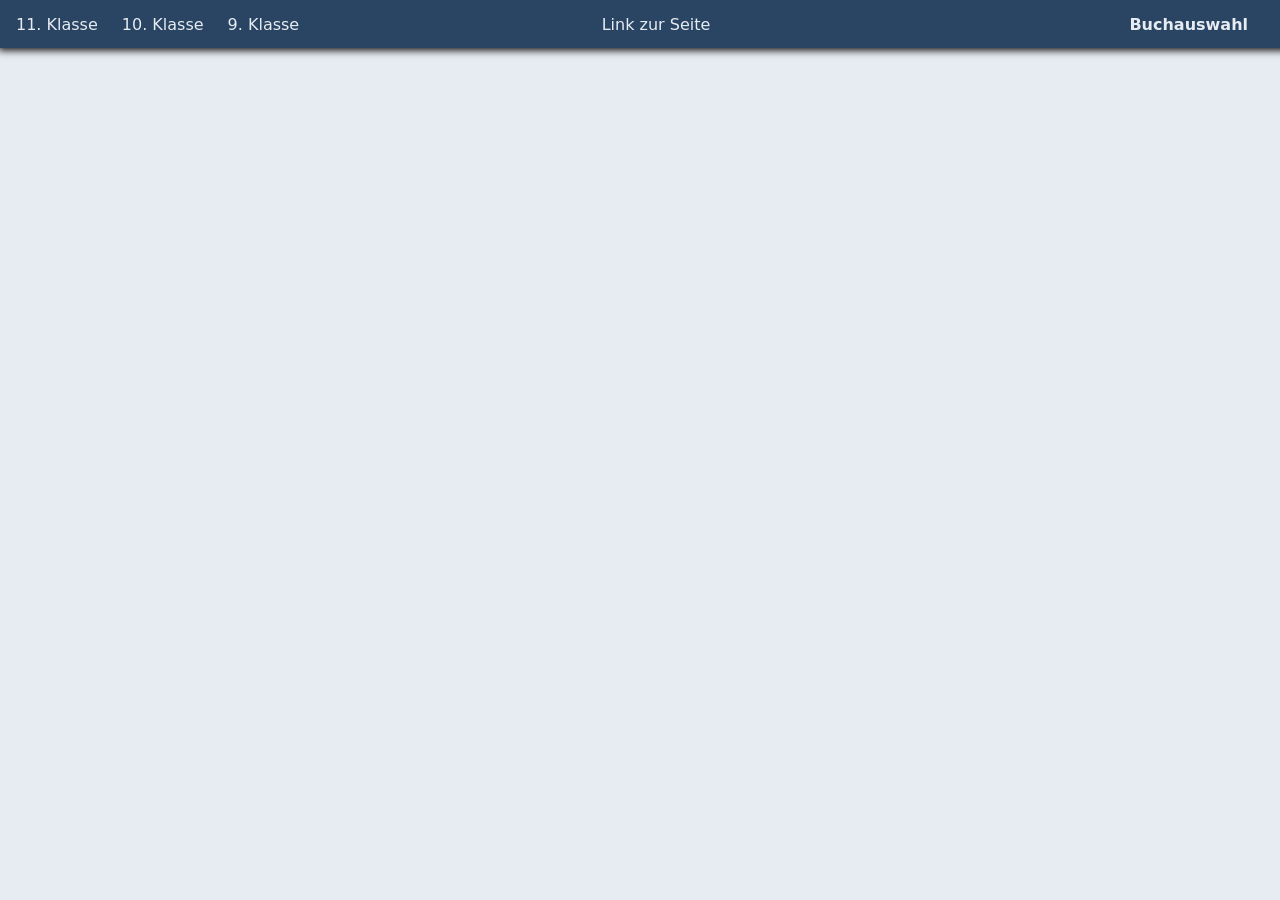
==== index.html @ 832f480b "dropdown listener" ====
<!doctype html>
<html lang="en">
  <head>
    <meta charset="UTF-8" />
    <meta name="viewport" content="width=device-width, initial-scale=1.0" />
    <link rel="stylesheet" href="style.css" />
    <title>DSDZ-Bücher</title>
  </head>

  <body>
    <section class="navbar">
      <nav id="year">
        <a id="eleven" class="klasse">11. Klasse</a>
        <a id="ten" class="klasse">10. Klasse</a>
        <a id="nine" class="klasse">9. Klasse</a>
      </nav>
      <a href="" id="linkedsite">Link zur Seite</a>
      <a id="dropopen">Buchauswahl</a>
    </section>
    <nav id="bookselekt">link:</nav>

    <section class="section book">
      <div id="iframe-catcher"></div>
      <iframe id="bookframe"></iframe>
    </section>
  </body>
  <script src="script.js"></script>
</html>
---- style.css ----
:root {
  --maincolor: #e6ecf1;
  --accent: #294563;
}

html,
body {
  overflow-x: hidden;
  margin: 0;
  height: 100%;
  word-break: break-word;
  box-sizing: border-box;
  font-family:
    system-ui,
    -apple-system,
    "Segoe UI",
    Roboto,
    "Helvetica Neue",
    Arial;
  box-sizing: border-box;
}

body {
  min-height: 100vh;
  background-color: var(--maincolor);
}

.book {
  position: fixed;
  top: 0;
  left: 0;

  width: 100%;

  height: 100vh;
  height: 100svh;
  height: 100dvh;
}

iframe {
  width: 100%;
  height: 100%;
  border: 0;
}

section.navbar {
  padding: 0 16px;
  margin: auto;
  display: flex;
  width: 100%;
  height: 48px;
  align-items: center;
  background-color: var(--accent);
  position: fixed;
  left: 0;
  top: 0;
  box-shadow: 0 0 8px 2px;
  z-index: 100;
}

.navbar #year {
  display: flex;
  gap: 24px;
}

#dropopen {
  margin-left: auto;
  margin-right: 48px;
  font-weight: 600;
}

#bookselekt {
  position: fixed;
  top: 0;
  left: 50%;
  transform: translate(-50%, -100%); /* horizontal zentriert */

  z-index: 90;

  background-color: var(--accent);

  display: flex;
  flex-direction: row;
  flex-wrap: wrap;
  justify-content: space-evenly;

  border-radius: 0 0 8px 8px;
  box-shadow: 0 0 16px 4px;
  gap: 16px;

  width: 80%;
  min-height: 16px;
  padding: 8px;

  transition: transform 0.3s ease-in;
}

#bookselekt.open {
  transform: translate(-50%, 48px);
}

.fachrichtung {
  color: var(--maincolor);
  font-weight: 600;
  margin: 8px 0 4px 0;
  text-align: center;
  text-decoration: none;
  display: flex;
  flex-direction: column;
  flex-wrap: wrap;
  gap: 8px;
}

.fachrichtung h4 {
  margin-bottom: 0;
  margin-top: 4px;
}

.fachrichtung a {
  font-weight: 300;
}

a {
  color: var(--maincolor);
  text-decoration: none;
  font-weight: 100;
  cursor: pointer;
}

a.active {
  filter: brightness(200%);
  font-weight: 600;
}

#linkedsite {
  position: absolute;
  left: 50%;
  transform: translate(-50%, 0);
}

#iframe-catcher {
  position: fixed;
  inset: 0;
  z-index: 50; /* unter Navbar, über iframe */
  background: transparent;
  pointer-events: auto;
}

@media (max-width: 1000px) {
  .navbar #year {
    flex-direction: column;
    gap: 8px;
  }
  section.navbar {
    height: 128px;
  }
  #dropopen {
    margin-top: -64px;
  }
  #linkedsite {
    position: fixed;
    top: 42px;
    left: 70%;
    text-align: end;
    width: 50%;
  }
  #bookselekt.open {
    transform: translate(-50%, 128px);
  }
  .book {
    height: calc(100vh - 80px);
    height: calc(100svh - 80px);
    height: calc(100dvh - 80px);
    top: 80px;
  }
}
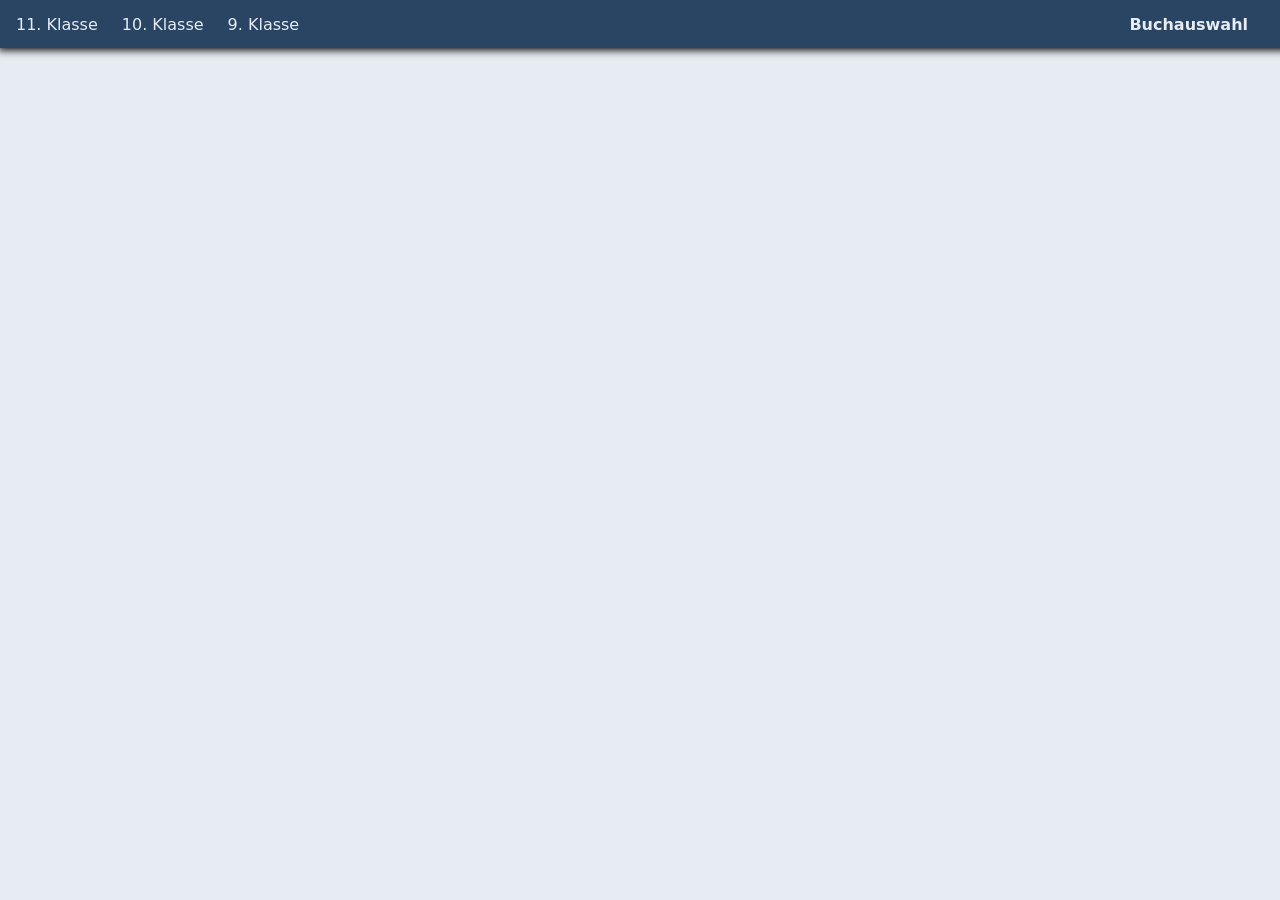
==== commit 1d949184: "index.html aktualisieren" ====
--- a/index.html
+++ b/index.html
@@ -4,6 +4,7 @@
     <meta charset="UTF-8" />
     <meta name="viewport" content="width=device-width, initial-scale=1.0" />
     <link rel="stylesheet" href="style.css" />
+    		<meta name="apple-mobile-web-app-capable" content="yes" />
     <title>DSDZ-Bücher</title>
   </head>
 
@@ -14,7 +15,6 @@
         <a id="ten" class="klasse">10. Klasse</a>
         <a id="nine" class="klasse">9. Klasse</a>
       </nav>
-      <a href="" id="linkedsite">Link zur Seite</a>
       <a id="dropopen">Buchauswahl</a>
     </section>
     <nav id="bookselekt">link:</nav>
--- a/style.css
+++ b/style.css
@@ -132,45 +132,20 @@
   font-weight: 600;
 }
 
-#linkedsite {
-  position: absolute;
-  left: 50%;
-  transform: translate(-50%, 0);
+
+
+#iframe-catcher {
+	display: none;
+  pointer-events: none;
+  position: fixed;
+  inset: 0;
+  z-index: 1; /* unter Navbar, über iframe */
+  background: transparent;
 }
 
-#iframe-catcher {
-  position: fixed;
-  inset: 0;
-  z-index: 50; /* unter Navbar, über iframe */
-  background: transparent;
+#iframe-catcher.active {
+  display: block;
   pointer-events: auto;
 }
 
-@media (max-width: 1000px) {
-  .navbar #year {
-    flex-direction: column;
-    gap: 8px;
-  }
-  section.navbar {
-    height: 128px;
-  }
-  #dropopen {
-    margin-top: -64px;
-  }
-  #linkedsite {
-    position: fixed;
-    top: 42px;
-    left: 70%;
-    text-align: end;
-    width: 50%;
-  }
-  #bookselekt.open {
-    transform: translate(-50%, 128px);
-  }
-  .book {
-    height: calc(100vh - 80px);
-    height: calc(100svh - 80px);
-    height: calc(100dvh - 80px);
-    top: 80px;
-  }
-}
+
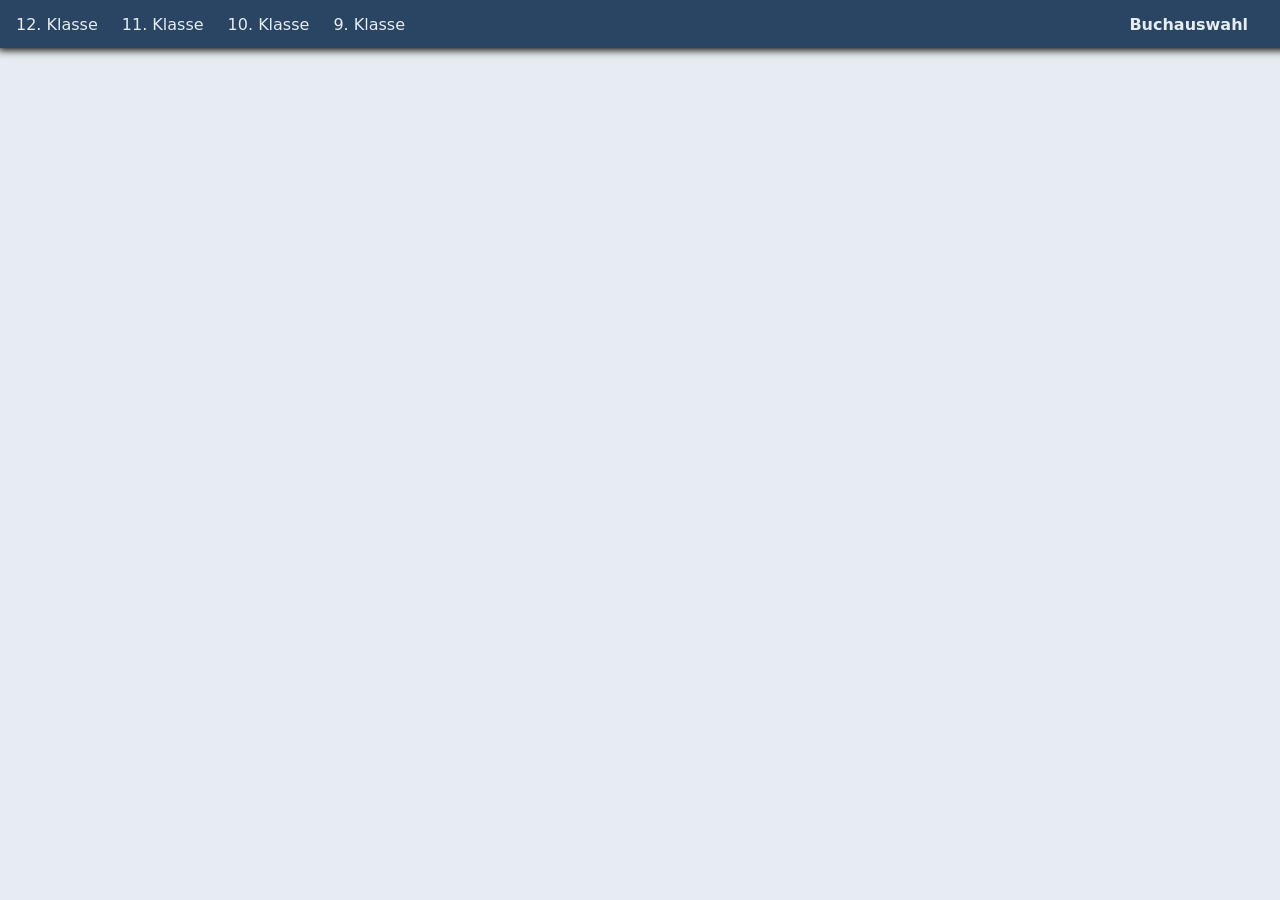
==== commit b4938e5d: "12. Klasse bis auf Reli und Französisch fertig" ====
--- a/index.html
+++ b/index.html
@@ -11,9 +11,11 @@
   <body>
     <section class="navbar">
       <nav id="year">
+        <a id="twelve" class="klasse">12. Klasse</a>
         <a id="eleven" class="klasse">11. Klasse</a>
         <a id="ten" class="klasse">10. Klasse</a>
         <a id="nine" class="klasse">9. Klasse</a>
+        
       </nav>
       <a id="dropopen">Buchauswahl</a>
     </section>
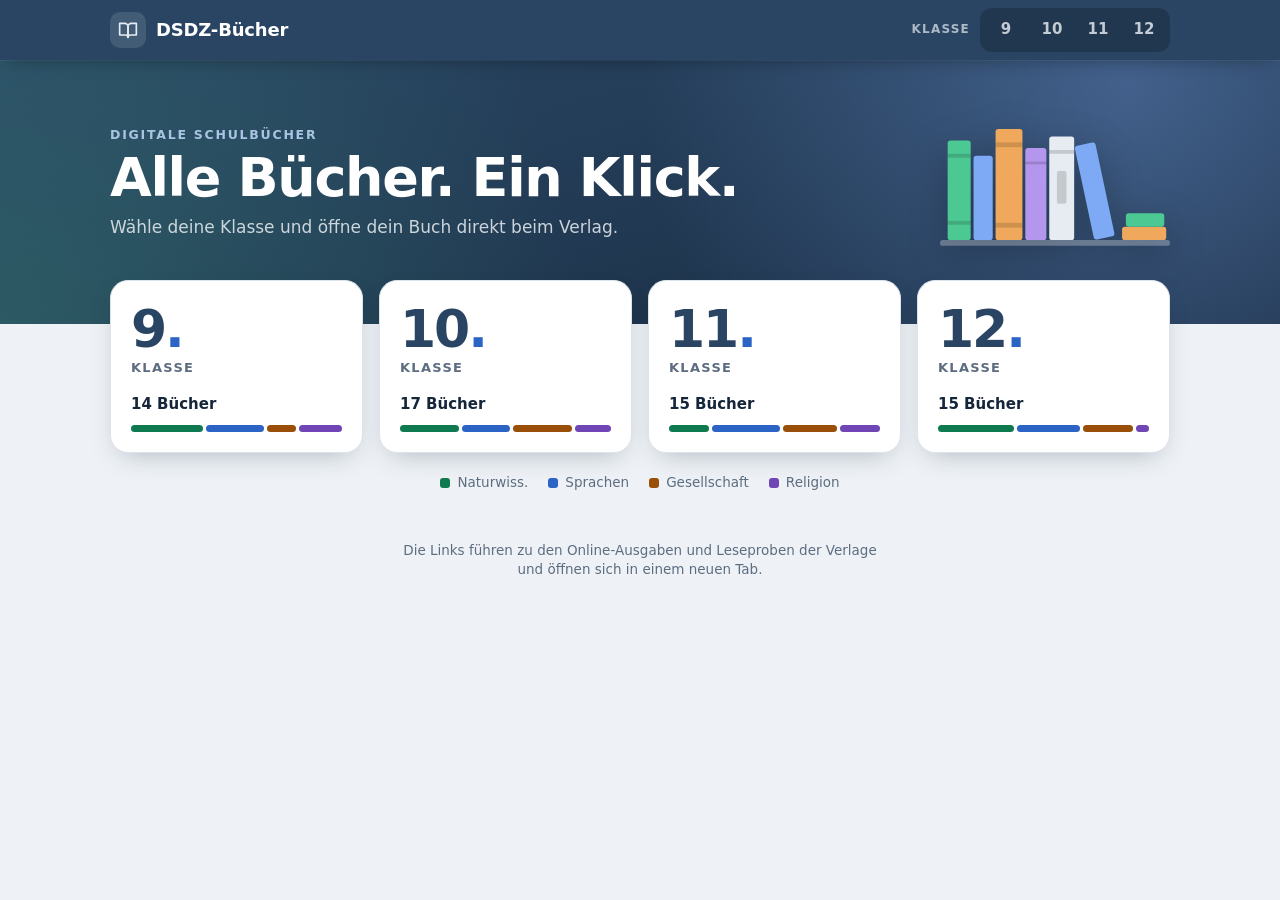
==== commit b46af92f: "Neues Design ersetzt die alte Seite - index.html, style.css: neues Design aus /neu, ohne Vorschau-Ba" ====
--- a/index.html
+++ b/index.html
@@ -1,30 +1,100 @@
 <!doctype html>
-<html lang="en">
+<html lang="de">
   <head>
     <meta charset="UTF-8" />
     <meta name="viewport" content="width=device-width, initial-scale=1.0" />
-    <link rel="stylesheet" href="style.css" />
-    		<meta name="apple-mobile-web-app-capable" content="yes" />
+    <meta name="description" content="Alle digitalen Schulbücher der Klassen 9 bis 12 auf einen Blick." />
+    <meta name="apple-mobile-web-app-capable" content="yes" />
+    <meta name="theme-color" content="#294563" />
+    <link
+      rel="icon"
+      href="data:image/svg+xml,%3Csvg xmlns='http://www.w3.org/2000/svg' viewBox='0 0 32 32'%3E%3Crect width='32' height='32' rx='8' fill='%23294563'/%3E%3Cpath d='M6 9h6a4 4 0 0 1 4 4v11a3 3 0 0 0-3-3H6zM26 9h-6a4 4 0 0 0-4 4v11a3 3 0 0 1 3-3h7z' fill='none' stroke='%23e6ecf1' stroke-width='2' stroke-linejoin='round'/%3E%3C/svg%3E"
+    />
+    <link rel="stylesheet" href="style.css?v=2" />
     <title>DSDZ-Bücher</title>
   </head>
 
   <body>
-    <section class="navbar">
-      <nav id="year">
-        <a id="twelve" class="klasse">12. Klasse</a>
-        <a id="eleven" class="klasse">11. Klasse</a>
-        <a id="ten" class="klasse">10. Klasse</a>
-        <a id="nine" class="klasse">9. Klasse</a>
-        
-      </nav>
-      <a id="dropopen">Buchauswahl</a>
+    <header class="topbar">
+      <div class="topbar-inner">
+        <button class="brand" id="brand" type="button" aria-label="DSDZ-Bücher – zur Klassenübersicht">
+          <span class="brand-logo" aria-hidden="true">
+            <svg viewBox="0 0 24 24"><path d="M2 4h6a4 4 0 0 1 4 4v13a3 3 0 0 0-3-3H2z" /><path d="M22 4h-6a4 4 0 0 0-4 4v13a3 3 0 0 1 3-3h7z" /></svg>
+          </span>
+          <span class="brand-name">DSDZ-Bücher</span>
+        </button>
+
+        <nav class="grade-switch" aria-label="Klasse wählen">
+          <span class="grade-switch-label">Klasse</span>
+          <div class="grade-switch-buttons" id="klassen-schalter"></div>
+        </nav>
+      </div>
+    </header>
+
+    <section class="hero">
+      <div class="hero-inner">
+        <div class="hero-copy">
+          <p class="hero-eyebrow" id="hero-eyebrow">Digitale Schulbücher</p>
+          <h1 class="hero-title" id="hero-titel">Alle Bücher. Ein Klick.</h1>
+          <p class="hero-text" id="hero-text">Wähle deine Klasse und öffne dein Buch direkt beim Verlag.</p>
+        </div>
+
+        <svg class="shelf" viewBox="0 0 240 150" aria-hidden="true">
+          <rect x="8" y="38" width="24" height="104" rx="3" fill="#4cc993" />
+          <rect x="35" y="54" width="20" height="88" rx="3" fill="#7ea9f4" />
+          <rect x="58" y="26" width="28" height="116" rx="3" fill="#f0a95c" />
+          <rect x="89" y="46" width="22" height="96" rx="3" fill="#b596ee" />
+          <rect x="114" y="34" width="26" height="108" rx="3" fill="#e6ecf1" />
+          <rect x="161" y="42" width="22" height="100" rx="3" fill="#7ea9f4" transform="rotate(-12 161 142)" />
+          <rect x="190" y="128" width="46" height="14" rx="3" fill="#f0a95c" />
+          <rect x="194" y="114" width="40" height="14" rx="3" fill="#4cc993" />
+          <g fill="#000" opacity="0.14">
+            <rect x="8" y="52" width="24" height="4" />
+            <rect x="8" y="122" width="24" height="4" />
+            <rect x="58" y="40" width="28" height="5" />
+            <rect x="58" y="124" width="28" height="5" />
+            <rect x="114" y="48" width="26" height="4" />
+            <rect x="122" y="70" width="10" height="34" rx="2" />
+            <rect x="89" y="60" width="22" height="3" />
+          </g>
+          <rect x="0" y="142" width="240" height="6" rx="3" fill="#fff" opacity="0.28" />
+        </svg>
+      </div>
     </section>
-    <nav id="bookselekt">link:</nav>
 
-    <section class="section book">
-      <div id="iframe-catcher"></div>
-      <iframe id="bookframe"></iframe>
-    </section>
+    <main class="main">
+      <div class="search" id="suche-box" hidden>
+        <svg class="search-icon" viewBox="0 0 24 24" aria-hidden="true"><circle cx="11" cy="11" r="7" /><path d="m20 20-3.5-3.5" /></svg>
+        <input
+          id="suche"
+          type="search"
+          placeholder="Fach oder Verlag suchen …"
+          autocomplete="off"
+          spellcheck="false"
+          enterkeyhint="search"
+          aria-label="Fach oder Verlag suchen"
+        />
+        <kbd class="search-hint" aria-hidden="true">/</kbd>
+      </div>
+
+      <div id="uebersicht" class="grade-cards"></div>
+      <div id="inhalt"></div>
+
+      <div role="status">
+        <div class="empty" id="keine-treffer" hidden>
+          <p class="empty-title">Nichts gefunden</p>
+          <p class="empty-text">Für „<span id="suchbegriff"></span>“ gibt es in dieser Klasse kein Buch.</p>
+        </div>
+      </div>
+    </main>
+
+    <footer class="footer">
+      <p>
+        Die Links führen zu den Online-Ausgaben und Leseproben der Verlage und öffnen sich in einem neuen Tab.
+      </p>
+    </footer>
+
+    <script src="buecher.js"></script>
+    <script src="app.js"></script>
   </body>
-  <script src="script.js"></script>
 </html>
--- a/style.css
+++ b/style.css
@@ -1,151 +1,759 @@
 :root {
-  --maincolor: #e6ecf1;
-  --accent: #294563;
-}
-
-html,
+  --navy: #294563;
+  --navy-deep: #1b2f45;
+  --light: #e6ecf1;
+
+  --bg: #eef2f6;
+  --surface: #ffffff;
+  --surface-2: #f4f7fa;
+  --text: #16263a;
+  --muted: #5d6d80;
+  --border: #dbe3ec;
+  --num: #294563;
+  --shadow-sm: 0 1px 2px rgba(22, 38, 58, 0.05), 0 1px 3px rgba(22, 38, 58, 0.07);
+  --shadow-md: 0 10px 28px -12px rgba(22, 38, 58, 0.35);
+  --shadow-lg: 0 18px 40px -16px rgba(22, 38, 58, 0.45);
+
+  /* Fachbereichsfarben */
+  --nat: #0f7a50;
+  --nat-soft: #e1f3ea;
+  --spr: #2b64c4;
+  --spr-soft: #e3ecfb;
+  --ges: #9a4f08;
+  --ges-soft: #fbeddb;
+  --rel: #7046b6;
+  --rel-soft: #eee7fa;
+
+  --c: var(--navy);
+  --c-soft: var(--surface-2);
+
+  color-scheme: light;
+}
+
+@media (prefers-color-scheme: dark) {
+  :root {
+    --bg: #0e1722;
+    --surface: #162231;
+    --surface-2: #1c2a3b;
+    --text: #e6ecf1;
+    --muted: #97a8ba;
+    --border: #253548;
+    --num: #cfe0f2;
+    --shadow-sm: 0 1px 2px rgba(0, 0, 0, 0.3);
+    --shadow-md: 0 10px 28px -12px rgba(0, 0, 0, 0.7);
+    --shadow-lg: 0 18px 40px -16px rgba(0, 0, 0, 0.8);
+
+    --nat: #4cc993;
+    --nat-soft: rgba(76, 201, 147, 0.14);
+    --spr: #7ea9f4;
+    --spr-soft: rgba(126, 169, 244, 0.15);
+    --ges: #f0a95c;
+    --ges-soft: rgba(240, 169, 92, 0.15);
+    --rel: #b596ee;
+    --rel-soft: rgba(181, 150, 238, 0.16);
+
+    color-scheme: dark;
+  }
+}
+
+.fb-nat { --c: var(--nat); --c-soft: var(--nat-soft); }
+.fb-spr { --c: var(--spr); --c-soft: var(--spr-soft); }
+.fb-ges { --c: var(--ges); --c-soft: var(--ges-soft); }
+.fb-rel { --c: var(--rel); --c-soft: var(--rel-soft); }
+
+*,
+*::before,
+*::after {
+  box-sizing: border-box;
+}
+
+[hidden] {
+  display: none !important;
+}
+
+html {
+  -webkit-text-size-adjust: 100%;
+  scroll-padding-top: 72px;
+}
+
 body {
+  margin: 0;
+  min-height: 100vh;
+  background: var(--bg);
+  color: var(--text);
+  font-family: system-ui, -apple-system, "Segoe UI", Roboto, "Helvetica Neue", Arial, sans-serif;
+  line-height: 1.45;
   overflow-x: hidden;
+  -webkit-font-smoothing: antialiased;
+}
+
+button {
+  font: inherit;
+  color: inherit;
+  cursor: pointer;
+}
+
+a {
+  color: inherit;
+  text-decoration: none;
+}
+
+svg {
+  fill: none;
+  stroke: currentColor;
+  stroke-width: 2;
+  stroke-linecap: round;
+  stroke-linejoin: round;
+}
+
+/* ---------- Kopfleiste ---------- */
+
+.topbar {
+  position: sticky;
+  top: 0;
+  z-index: 50;
+  background: var(--navy);
+  color: #fff;
+  box-shadow: 0 1px 0 rgba(255, 255, 255, 0.06), 0 6px 20px -10px rgba(0, 0, 0, 0.5);
+}
+
+.topbar-inner {
+  max-width: 1100px;
+  min-height: 60px;
+  margin: 0 auto;
+  padding: 0 20px;
+  display: flex;
+  flex-wrap: wrap;
+  align-items: center;
+  justify-content: space-between;
+  gap: 4px 12px;
+}
+
+.brand {
+  display: flex;
+  align-items: center;
+  gap: 10px;
+  padding: 4px 6px 4px 0;
+  background: none;
+  border: 0;
+  border-radius: 10px;
+  color: #fff;
+  font-size: 18px;
+  font-weight: 750;
+  letter-spacing: -0.01em;
+  white-space: nowrap;
+  flex: none;
+}
+
+.brand-logo {
+  display: grid;
+  place-items: center;
+  width: 36px;
+  height: 36px;
+  border-radius: 10px;
+  background: rgba(255, 255, 255, 0.12);
+}
+
+.brand-logo svg {
+  width: 20px;
+  height: 20px;
+  color: var(--light);
+}
+
+.grade-switch {
+  display: flex;
+  align-items: center;
+  gap: 10px;
+}
+
+.grade-switch-label {
+  font-size: 12px;
+  font-weight: 600;
+  letter-spacing: 0.1em;
+  text-transform: uppercase;
+  color: rgba(230, 236, 241, 0.7);
+}
+
+.grade-switch-buttons {
+  display: flex;
+  gap: 2px;
+  padding: 4px;
+  border-radius: 12px;
+  background: rgba(0, 0, 0, 0.2);
+}
+
+.grade-btn {
+  width: 44px;
+  height: 36px;
+  border: 0;
+  border-radius: 9px;
+  background: transparent;
+  color: rgba(230, 236, 241, 0.82);
+  font-size: 15px;
+  font-weight: 650;
+  font-variant-numeric: tabular-nums;
+  transition: background-color 0.15s, color 0.15s;
+}
+
+.grade-btn:hover {
+  background: rgba(255, 255, 255, 0.1);
+  color: #fff;
+}
+
+.grade-btn[aria-pressed="true"] {
+  background: #fff;
+  color: var(--navy);
+  box-shadow: 0 2px 6px rgba(0, 0, 0, 0.25);
+  outline: 2px solid transparent;
+  outline-offset: -2px;
+}
+
+.brand:focus-visible,
+.grade-btn:focus-visible {
+  outline: 3px solid #8fbaf0;
+  outline-offset: 2px;
+}
+
+/* ---------- Hero ---------- */
+
+.hero {
+  position: relative;
+  overflow: hidden;
+  color: #fff;
+  background:
+    radial-gradient(circle at 88% 10%, rgba(126, 169, 244, 0.35), transparent 42%),
+    radial-gradient(circle at 0% 110%, rgba(76, 201, 147, 0.22), transparent 45%),
+    linear-gradient(165deg, var(--navy) 0%, var(--navy-deep) 100%);
+}
+
+.hero-inner {
+  max-width: 1100px;
+  margin: 0 auto;
+  padding: 44px 20px 84px;
+  display: flex;
+  align-items: flex-end;
+  justify-content: space-between;
+  gap: 24px;
+}
+
+.hero-eyebrow {
   margin: 0;
-  height: 100%;
-  word-break: break-word;
-  box-sizing: border-box;
-  font-family:
-    system-ui,
-    -apple-system,
-    "Segoe UI",
-    Roboto,
-    "Helvetica Neue",
-    Arial;
-  box-sizing: border-box;
-}
-
-body {
-  min-height: 100vh;
-  background-color: var(--maincolor);
-}
-
-.book {
-  position: fixed;
-  top: 0;
-  left: 0;
-
-  width: 100%;
-
-  height: 100vh;
-  height: 100svh;
-  height: 100dvh;
-}
-
-iframe {
-  width: 100%;
+  font-size: 12.5px;
+  font-weight: 650;
+  letter-spacing: 0.14em;
+  text-transform: uppercase;
+  color: #a9c4e2;
+}
+
+.hero-title {
+  margin: 6px 0 8px;
+  font-size: clamp(34px, 6vw, 54px);
+  font-weight: 800;
+  line-height: 1.05;
+  letter-spacing: -0.025em;
+}
+
+.hero-text {
+  margin: 0;
+  max-width: 34em;
+  font-size: 17px;
+  color: rgba(230, 236, 241, 0.86);
+}
+
+.shelf {
+  flex: none;
+  width: 230px;
+  height: auto;
+  margin-bottom: -8px;
+  stroke: none;
+  filter: drop-shadow(0 10px 18px rgba(0, 0, 0, 0.25));
+}
+
+/* ---------- Hauptbereich ---------- */
+
+.main {
+  position: relative;
+  max-width: 1100px;
+  margin: 0 auto;
+  padding: 0 20px 40px;
+}
+
+/* Suche */
+
+.search {
+  position: relative;
+  z-index: 2;
+  margin-top: -30px;
+  display: flex;
+  align-items: center;
+  gap: 12px;
+  height: 58px;
+  padding: 0 16px 0 18px;
+  border: 1px solid var(--border);
+  border-radius: 16px;
+  background: var(--surface);
+  box-shadow: var(--shadow-lg);
+  transition: border-color 0.15s, box-shadow 0.15s;
+}
+
+.search:focus-within {
+  border-color: var(--spr);
+  box-shadow: var(--shadow-lg), 0 0 0 4px var(--spr-soft);
+}
+
+.search-icon {
+  flex: none;
+  width: 22px;
+  height: 22px;
+  color: var(--muted);
+}
+
+.search input {
+  flex: 1;
+  min-width: 0;
   height: 100%;
   border: 0;
-}
-
-section.navbar {
-  padding: 0 16px;
-  margin: auto;
-  display: flex;
+  outline: 0;
+  background: transparent;
+  color: var(--text);
+  font: inherit;
+  font-size: 17px;
+}
+
+.search input::placeholder {
+  color: var(--muted);
+  opacity: 1;
+}
+
+.search-hint {
+  flex: none;
+  display: grid;
+  place-items: center;
+  min-width: 24px;
+  height: 24px;
+  border: 1px solid var(--border);
+  border-radius: 6px;
+  background: var(--surface-2);
+  color: var(--muted);
+  font: 600 13px/1 ui-monospace, SFMono-Regular, Menlo, monospace;
+}
+
+.search:focus-within .search-hint {
+  visibility: hidden;
+}
+
+@media (hover: none) {
+  .search-hint {
+    display: none;
+  }
+}
+
+/* Klassenübersicht */
+
+.grade-cards {
+  position: relative;
+  z-index: 2;
+  margin-top: -44px;
+  display: grid;
+  grid-template-columns: repeat(4, minmax(0, 1fr));
+  gap: 16px;
+}
+
+.grade-card {
+  display: flex;
+  flex-direction: column;
+  align-items: flex-start;
+  padding: 22px 20px 20px;
+  border: 1px solid var(--border);
+  border-radius: 18px;
+  background: var(--surface);
+  box-shadow: var(--shadow-md);
+  text-align: left;
+  transition: transform 0.18s ease, box-shadow 0.18s ease, border-color 0.18s ease;
+}
+
+.grade-card:focus-visible {
+  outline: 3px solid var(--spr);
+  outline-offset: 3px;
+}
+
+.grade-card-num {
+  font-size: 52px;
+  font-weight: 800;
+  line-height: 1;
+  letter-spacing: -0.04em;
+  color: var(--num);
+  font-variant-numeric: tabular-nums;
+}
+
+.grade-card-num span {
+  color: var(--spr);
+}
+
+.grade-card-label {
+  margin-top: 4px;
+  font-size: 13px;
+  font-weight: 650;
+  letter-spacing: 0.1em;
+  text-transform: uppercase;
+  color: var(--muted);
+}
+
+.grade-card-count {
+  margin-top: 16px;
+  font-size: 15px;
+  font-weight: 600;
+}
+
+.mix {
+  display: flex;
+  gap: 3px;
   width: 100%;
+  height: 7px;
+  margin-top: 10px;
+}
+
+.mix-seg {
+  border-radius: 99px;
+  background: var(--c);
+}
+
+.legend {
+  grid-column: 1 / -1;
+  display: flex;
+  flex-wrap: wrap;
+  justify-content: center;
+  gap: 8px 20px;
+  margin-top: 4px;
+  font-size: 13.5px;
+  color: var(--muted);
+}
+
+.legend-item {
+  display: inline-flex;
+  align-items: center;
+  gap: 7px;
+}
+
+.legend-item i {
+  width: 10px;
+  height: 10px;
+  border-radius: 3px;
+  background: var(--c);
+}
+
+/* Fachbereiche */
+
+.fachbereich {
+  margin-top: 34px;
+}
+
+.fb-head {
+  display: flex;
+  align-items: center;
+  gap: 12px;
+  margin-bottom: 14px;
+}
+
+.fb-icon {
+  flex: none;
+  display: grid;
+  place-items: center;
+  width: 38px;
+  height: 38px;
+  border-radius: 11px;
+  background: var(--c-soft);
+  color: var(--c);
+}
+
+.fb-icon svg {
+  width: 20px;
+  height: 20px;
+}
+
+.fb-title {
+  min-width: 0;
+  overflow-wrap: anywhere;
+  margin: 0;
+  font-size: 19px;
+  font-weight: 750;
+  letter-spacing: -0.01em;
+}
+
+.fb-count {
+  flex: none;
+  padding: 2px 9px;
+  border-radius: 99px;
+  background: var(--c-soft);
+  color: var(--c);
+  font-size: 13px;
+  font-weight: 700;
+  font-variant-numeric: tabular-nums;
+}
+
+.tiles {
+  display: grid;
+  grid-template-columns: repeat(auto-fill, minmax(240px, 1fr));
+  gap: 12px;
+}
+
+/* Buch-Kacheln */
+
+.tile {
+  position: relative;
+  display: flex;
+  align-items: center;
+  gap: 14px;
+  padding: 14px 16px 14px 14px;
+  border: 1px solid var(--border);
+  border-radius: 14px;
+  background: var(--surface);
+  box-shadow: var(--shadow-sm);
+  animation: einblenden 0.35s ease both;
+  animation-delay: calc(var(--i, 0) * 22ms);
+  transition: transform 0.16s ease, box-shadow 0.16s ease, border-color 0.16s ease;
+}
+
+@media (hover: hover) {
+  a.tile:hover {
+    transform: translateY(-2px);
+    border-color: var(--c);
+    box-shadow: var(--shadow-md);
+  }
+
+  a.tile:hover .tile-arrow {
+    color: var(--c);
+    transform: translate(2px, -2px);
+  }
+
+  .grade-card:hover {
+    transform: translateY(-3px);
+    box-shadow: var(--shadow-lg);
+    border-color: color-mix(in srgb, var(--num) 35%, var(--border));
+  }
+}
+
+a.tile:active {
+  transform: translateY(0);
+}
+
+a.tile:focus-visible {
+  outline: 3px solid var(--c);
+  outline-offset: 2px;
+}
+
+.tile-badge {
+  flex: none;
+  display: grid;
+  place-items: center;
+  width: 48px;
   height: 48px;
+  border-radius: 12px;
+  background: var(--c-soft);
+  color: var(--c);
+  font-size: 16px;
+  font-weight: 800;
+  letter-spacing: -0.02em;
+}
+
+.tile-text {
+  flex: 1;
+  min-width: 0;
+  display: grid;
+  gap: 1px;
+}
+
+.tile-name {
+  font-size: 16px;
+  font-weight: 650;
+  line-height: 1.25;
+  overflow-wrap: anywhere;
+}
+
+.tag {
+  display: inline-block;
+  margin-left: 4px;
+  padding: 1px 7px;
+  border-radius: 99px;
+  border: 1px solid var(--border);
+  background: var(--surface-2);
+  color: var(--muted);
+  font-size: 11.5px;
+  font-weight: 600;
+  vertical-align: 2px;
+  white-space: nowrap;
+}
+
+.tile-meta {
+  display: flex;
   align-items: center;
-  background-color: var(--accent);
-  position: fixed;
-  left: 0;
-  top: 0;
-  box-shadow: 0 0 8px 2px;
-  z-index: 100;
-}
-
-.navbar #year {
-  display: flex;
-  gap: 24px;
-}
-
-#dropopen {
-  margin-left: auto;
-  margin-right: 48px;
-  font-weight: 600;
-}
-
-#bookselekt {
-  position: fixed;
-  top: 0;
-  left: 50%;
-  transform: translate(-50%, -100%); /* horizontal zentriert */
-
-  z-index: 90;
-
-  background-color: var(--accent);
-
-  display: flex;
-  flex-direction: row;
-  flex-wrap: wrap;
-  justify-content: space-evenly;
-
-  border-radius: 0 0 8px 8px;
-  box-shadow: 0 0 16px 4px;
-  gap: 16px;
-
-  width: 80%;
-  min-height: 16px;
-  padding: 8px;
-
-  transition: transform 0.3s ease-in;
-}
-
-#bookselekt.open {
-  transform: translate(-50%, 48px);
-}
-
-.fachrichtung {
-  color: var(--maincolor);
-  font-weight: 600;
-  margin: 8px 0 4px 0;
+  gap: 5px;
+  font-size: 13.5px;
+  color: var(--muted);
+}
+
+.meta-icon {
+  width: 14px;
+  height: 14px;
+}
+
+.tile-arrow {
+  flex: none;
+  width: 18px;
+  height: 18px;
+  color: var(--muted);
+  transition: transform 0.16s ease, color 0.16s ease;
+}
+
+.tile.is-missing {
+  border-style: dashed;
+  background: transparent;
+  box-shadow: none;
+}
+
+.tile.is-missing .tile-badge {
+  opacity: 0.55;
+}
+
+.tile.is-missing .tile-name {
+  color: var(--muted);
+}
+
+@keyframes einblenden {
+  from {
+    opacity: 0;
+    transform: translateY(6px);
+  }
+}
+
+/* Leere Suche */
+
+.empty {
+  padding: 56px 20px 24px;
   text-align: center;
-  text-decoration: none;
-  display: flex;
-  flex-direction: column;
-  flex-wrap: wrap;
-  gap: 8px;
-}
-
-.fachrichtung h4 {
-  margin-bottom: 0;
-  margin-top: 4px;
-}
-
-.fachrichtung a {
-  font-weight: 300;
-}
-
-a {
-  color: var(--maincolor);
-  text-decoration: none;
-  font-weight: 100;
-  cursor: pointer;
-}
-
-a.active {
-  filter: brightness(200%);
-  font-weight: 600;
-}
-
-
-
-#iframe-catcher {
-	display: none;
-  pointer-events: none;
-  position: fixed;
-  inset: 0;
-  z-index: 1; /* unter Navbar, über iframe */
-  background: transparent;
-}
-
-#iframe-catcher.active {
-  display: block;
-  pointer-events: auto;
-}
-
-
+}
+
+.empty-title {
+  margin: 0 0 4px;
+  font-size: 19px;
+  font-weight: 700;
+}
+
+.empty-text {
+  margin: 0;
+  color: var(--muted);
+}
+
+/* Fußzeile */
+
+.footer {
+  max-width: 1100px;
+  margin: 0 auto;
+  padding: 8px 20px 40px;
+  text-align: center;
+  font-size: 13.5px;
+  color: var(--muted);
+}
+
+.footer p {
+  max-width: 36em;
+  margin: 0 auto;
+}
+
+/* ---------- Kleine Bildschirme ---------- */
+
+@media (max-width: 860px) {
+  .grade-cards {
+    grid-template-columns: repeat(2, minmax(0, 1fr));
+  }
+}
+
+@media (max-width: 640px) {
+  .shelf {
+    display: none;
+  }
+
+  .topbar-inner {
+    min-height: 56px;
+    padding: 0 14px;
+    gap: 4px 8px;
+  }
+
+  .brand {
+    gap: 8px;
+    padding-right: 0;
+    font-size: 16px;
+  }
+
+  .brand-logo {
+    width: 34px;
+    height: 34px;
+  }
+
+  .grade-switch-label,
+  .search-hint {
+    display: none;
+  }
+
+  .grade-btn {
+    width: 38px;
+  }
+
+  .hero-inner {
+    padding: 30px 16px 72px;
+  }
+
+  .hero-text {
+    font-size: 16px;
+  }
+
+  .main {
+    padding: 0 14px 32px;
+  }
+
+  .grade-cards {
+    gap: 12px;
+  }
+
+  .grade-card {
+    padding: 18px 16px 16px;
+  }
+
+  .grade-card-num {
+    font-size: 44px;
+  }
+
+  .fachbereich {
+    margin-top: 28px;
+  }
+
+  .tiles {
+    grid-template-columns: 1fr;
+    gap: 10px;
+  }
+
+  .tile {
+    padding: 12px 14px 12px 12px;
+  }
+
+  .tile-badge {
+    width: 44px;
+    height: 44px;
+    font-size: 15px;
+  }
+}
+
+@media (max-width: 359px) {
+  .brand-name {
+    display: none;
+  }
+}
+
+@media (prefers-reduced-motion: reduce) {
+  *,
+  *::before,
+  *::after {
+    animation: none !important;
+    transition: none !important;
+  }
+}
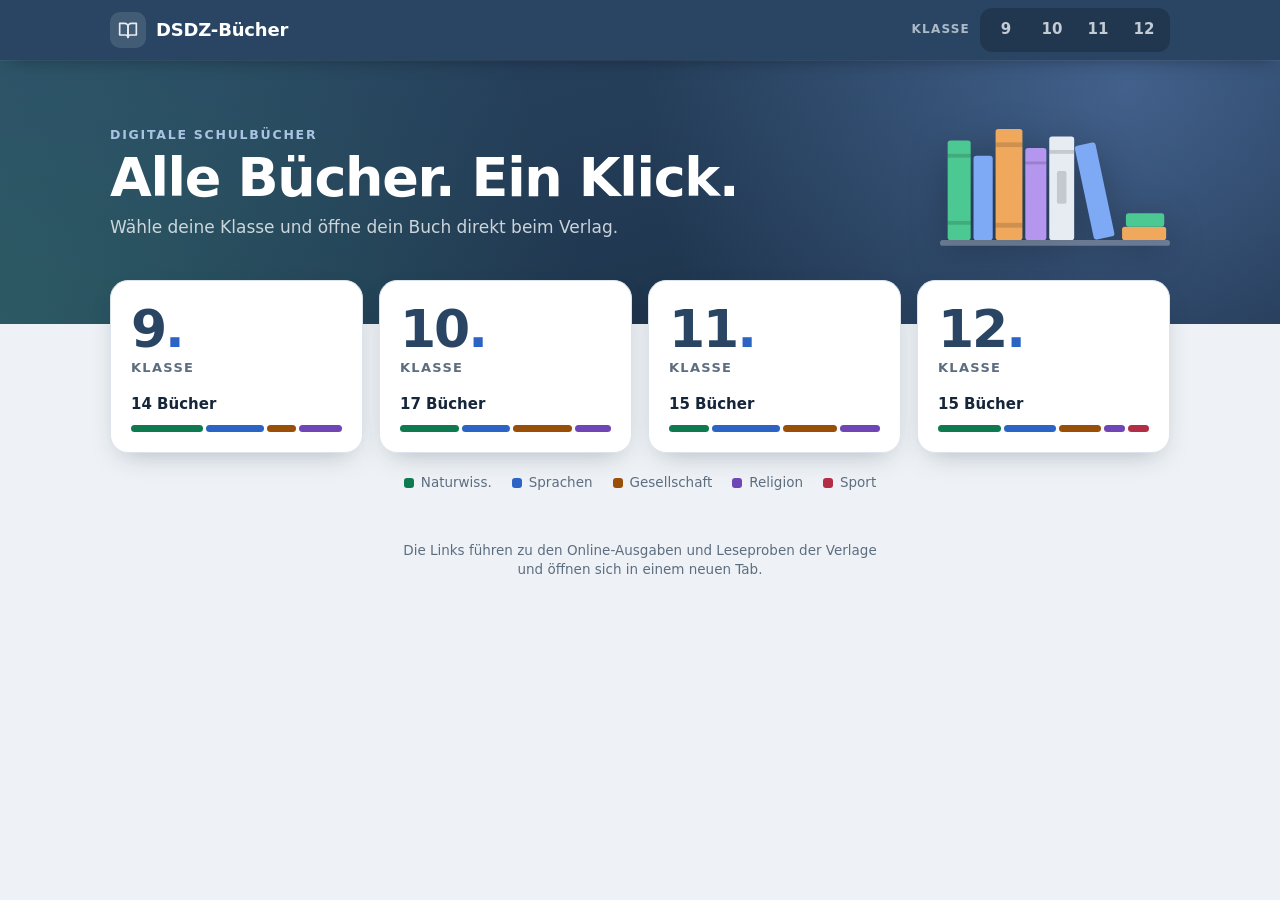
==== commit e00c6747: "Sport: eigenes Symbol (Hantel) und Farbe Der neue Fachbereich Sport bekommt ein Hantel-Symbol und ei" ====
--- a/index.html
+++ b/index.html
@@ -10,7 +10,7 @@
       rel="icon"
       href="data:image/svg+xml,%3Csvg xmlns='http://www.w3.org/2000/svg' viewBox='0 0 32 32'%3E%3Crect width='32' height='32' rx='8' fill='%23294563'/%3E%3Cpath d='M6 9h6a4 4 0 0 1 4 4v11a3 3 0 0 0-3-3H6zM26 9h-6a4 4 0 0 0-4 4v11a3 3 0 0 1 3-3h7z' fill='none' stroke='%23e6ecf1' stroke-width='2' stroke-linejoin='round'/%3E%3C/svg%3E"
     />
-    <link rel="stylesheet" href="style.css?v=2" />
+    <link rel="stylesheet" href="style.css?v=3" />
     <title>DSDZ-Bücher</title>
   </head>
 
--- a/style.css
+++ b/style.css
@@ -23,6 +23,8 @@
   --ges-soft: #fbeddb;
   --rel: #7046b6;
   --rel-soft: #eee7fa;
+  --spo: #b42d47;
+  --spo-soft: #fbe4e8;
 
   --c: var(--navy);
   --c-soft: var(--surface-2);
@@ -51,6 +53,8 @@
     --ges-soft: rgba(240, 169, 92, 0.15);
     --rel: #b596ee;
     --rel-soft: rgba(181, 150, 238, 0.16);
+    --spo: #f2849a;
+    --spo-soft: rgba(242, 132, 154, 0.15);
 
     color-scheme: dark;
   }
@@ -60,6 +64,7 @@
 .fb-spr { --c: var(--spr); --c-soft: var(--spr-soft); }
 .fb-ges { --c: var(--ges); --c-soft: var(--ges-soft); }
 .fb-rel { --c: var(--rel); --c-soft: var(--rel-soft); }
+.fb-spo { --c: var(--spo); --c-soft: var(--spo-soft); }
 
 *,
 *::before,
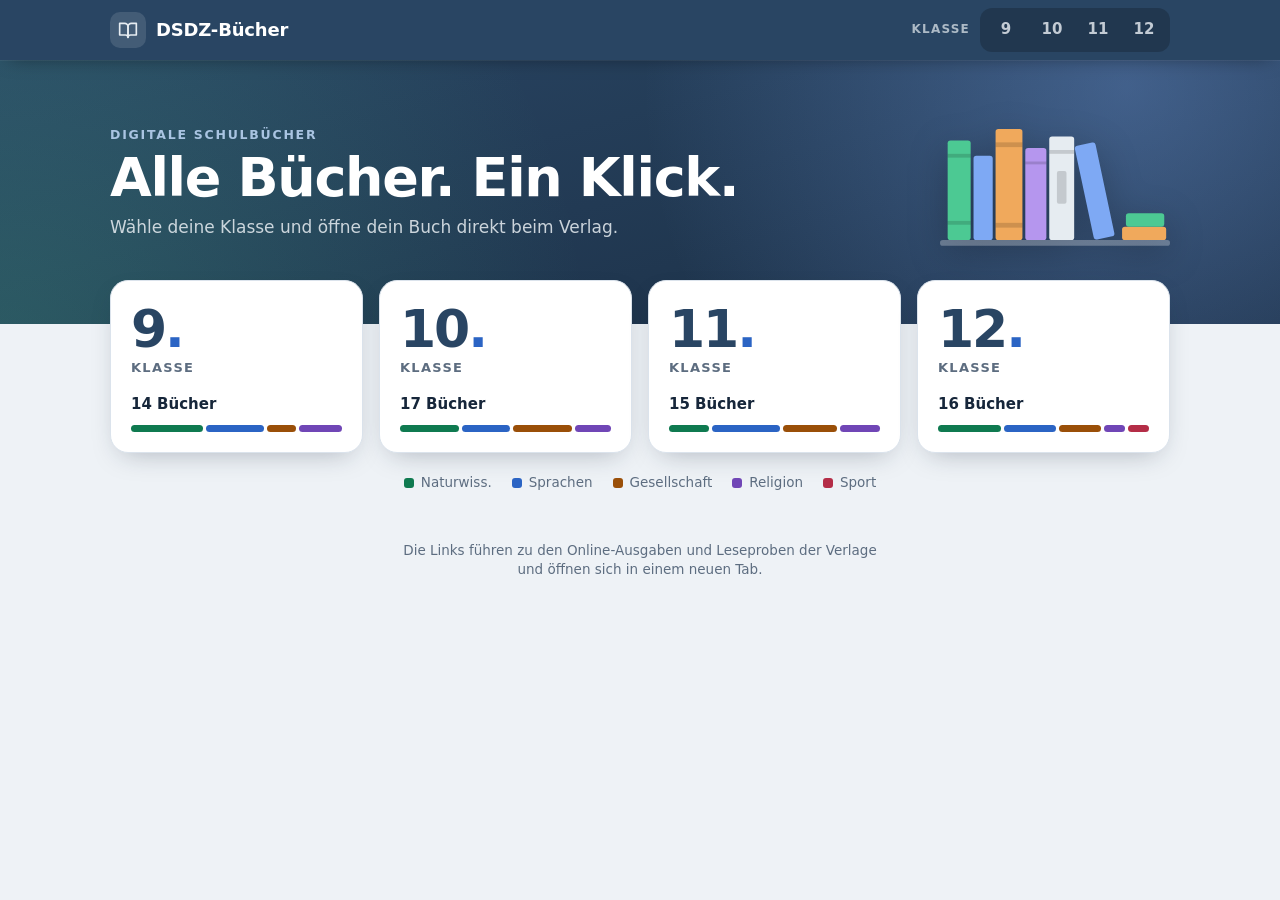
==== commit 697663f7: "buecher.js immer frisch laden GitHub Pages lässt Browser Dateien bis zu 10 Minuten zwischenspeichern" ====
--- a/index.html
+++ b/index.html
@@ -94,7 +94,16 @@
       </p>
     </footer>
 
-    <script src="buecher.js"></script>
-    <script src="app.js"></script>
+    <script>
+      // buecher.js wird oft geändert: immer frisch laden statt bis zu 10 Min. aus dem Browser-Cache
+      const daten = document.createElement("script");
+      daten.src = "buecher.js?t=" + Date.now();
+      daten.onload = () => {
+        const app = document.createElement("script");
+        app.src = "app.js?v=3";
+        document.body.append(app);
+      };
+      document.body.append(daten);
+    </script>
   </body>
 </html>
